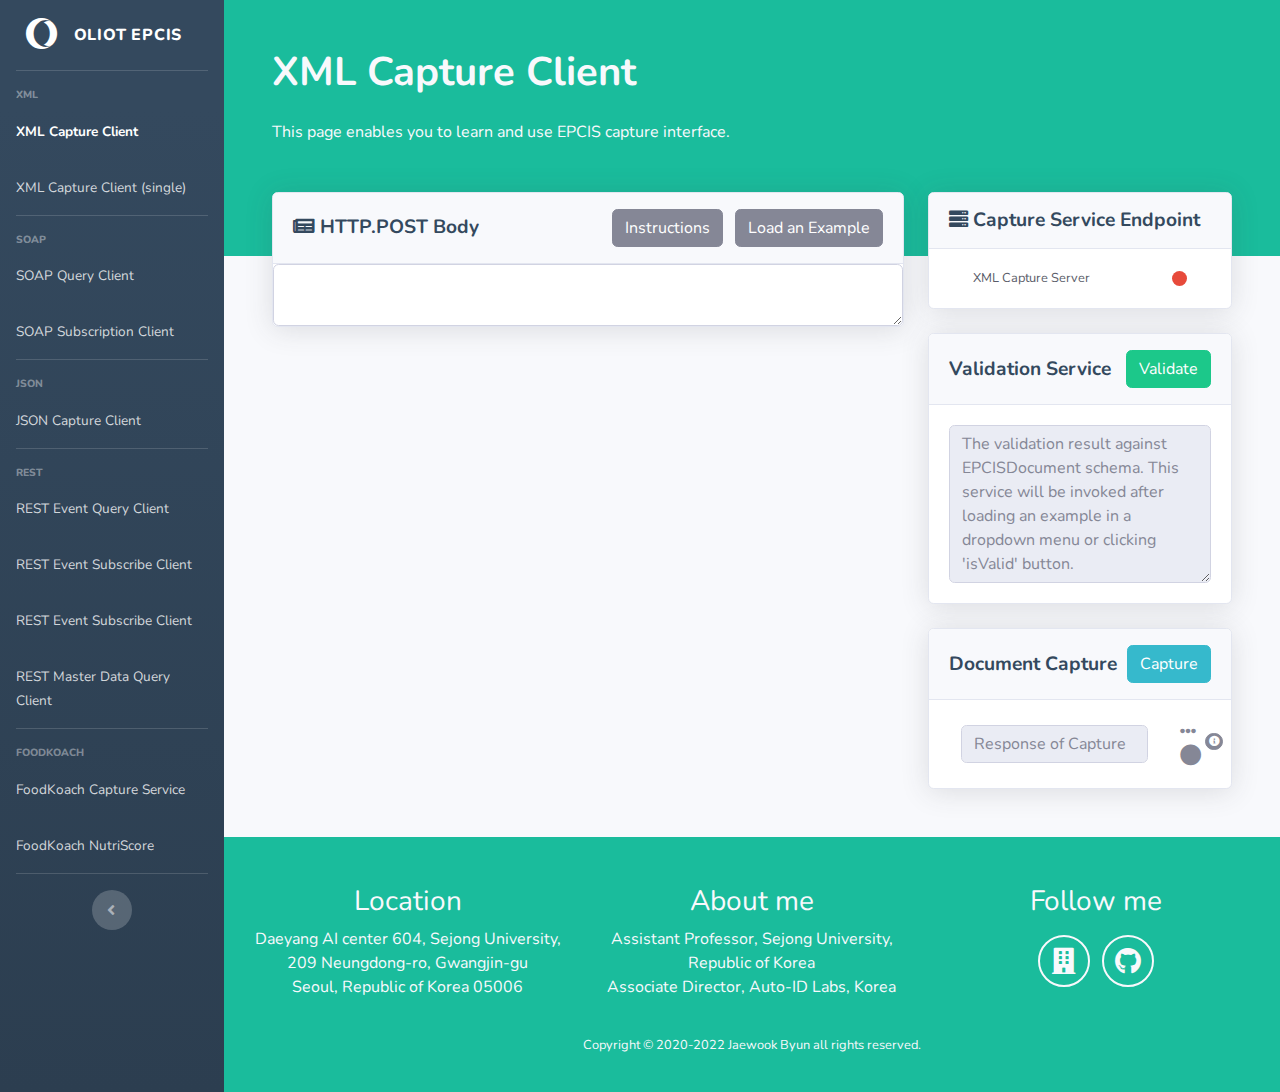
==== jsonCapture.html @ 73319911 "fix capture pages" ====
<!DOCTYPE html>
<html lang="en">
  <head>
    <meta charset="utf-8" />
    <meta http-equiv="X-UA-Compatible" content="IE=edge" />
    <meta name="viewport" content="width=device-width, initial-scale=1, shrink-to-fit=no" />
    <meta name="description" content="" />
    <meta name="author" content="" />

    <title>Oliot EPCIS - XML Capture</title>

    <!-- Custom fonts for this template-->
    <link href="vendor/fontawesome-free/css/all.min.css" rel="stylesheet" type="text/css" />
    <link href="https://fonts.googleapis.com/css?family=Nunito:200,200i,300,300i,400,400i,600,600i,700,700i,800,800i,900,900i" rel="stylesheet" />
    <!-- Custom styles for this template-->
    <link href="css/sb-admin-2.min.css" rel="stylesheet" />

    <script type="text/javascript" src="codemirror/lib/codemirror.js"></script>
    <script type="text/javascript" src="codemirror/mode/xml/xml.js"></script>
    <link rel="stylesheet" type="text/css" href="codemirror/lib/codemirror.css"></link>
    <link rel="stylesheet" type="text/css" href="codemirror/theme/eclipse.css"></link>

  </head>

  <body id="page-top">
    <!-- Page Wrapper -->
    <div id="wrapper">
      <!-- Sidebar -->
      <ul class="navbar-nav bg-gradient-custom sidebar sidebar-dark accordion" id="accordionSidebar">
        <!-- Sidebar - Brand -->
        <a class="sidebar-brand d-flex align-items-center justify-content-center" href="index.html">
          <div class="sidebar-brand-icon">
            <i class="fab fa-opera"></i>
          </div>
          <div class="sidebar-brand-text mx-3">Oliot EPCIS</div>
        </a>

        <hr class="sidebar-divider" />

        <div class="sidebar-heading">XML</div>
        <li class="nav-item active">
          <a class="nav-link" href="xmlCapture.html">
            <span>XML Capture Client</span>
          </a>
        </li>
        <li class="nav-item">
          <a class="nav-link" href="xmlSingleCapture.html">
            <span>XML Capture Client (single)</span>
          </a>
        </li>

        <hr class="sidebar-divider" />

        <div class="sidebar-heading">SOAP</div>
        <li class="nav-item">
          <a class="nav-link" href="soapQuery.html">
            <span>SOAP Query Client</span>
          </a>
        </li>
        <li class="nav-item">
          <a class="nav-link" href="soapSubscribe.html">
            <span>SOAP Subscription Client</span>
          </a>
        </li>

        <hr class="sidebar-divider" />

        <div class="sidebar-heading">JSON</div>
        <li class="nav-item">
          <a class="nav-link" href="jsonCapture.html">
            <span>JSON Capture Client</span>
          </a>
        </li>

        <hr class="sidebar-divider" />

        <div class="sidebar-heading">REST</div>
        <li class="nav-item">
          <a class="nav-link" href="restQuery.html">
            <span>REST Event Query Client</span>
          </a>
        </li>
        <li class="nav-item">
          <a class="nav-link" href="restSubscribe.html">
            <span>REST Event Subscribe Client</span>
          </a>
        </li>
        <li class="nav-item">
          <a class="nav-link" href="restSubscribe.html">
            <span>REST Event Subscribe Client</span>
          </a>
        </li>
        <li class="nav-item">
          <a class="nav-link" href="restMDQuery.html">
            <span>REST Master Data Query Client</span>
          </a>
        </li>

        <hr class="sidebar-divider" />

        <div class="sidebar-heading">FoodKoach</div>
        <li class="nav-item">
          <a class="nav-link" href="soapQuery.html">
            <span>FoodKoach Capture Service</span>
          </a>
        </li>
        <li class="nav-item">
          <a class="nav-link" href="soapSubscribe.html">
            <span>FoodKoach NutriScore</span>
          </a>
        </li>

        <!-- Divider -->
        <hr class="sidebar-divider d-none d-md-block" />

        <!-- Sidebar Toggler (Sidebar) -->
        <div class="text-center d-none d-md-inline">
          <button class="rounded-circle border-0" id="sidebarToggle"></button>
        </div>
      </ul>

      <!-- Content Wrapper -->
      <div id="content-wrapper" class="d-flex flex-column">
        <!-- Main Content -->
        <div id="content">
          <div class="bg-header pt-4 pb-10">
            <div class="pt-4 px-5">
              <h1 class="h1 text-gray-100 font-weight-bold mb-4">
                XML Capture Client
              </h1>

              <div class="text-gray-100">
                <p>
                    This page enables you to learn and use EPCIS capture interface.
                </p>
              </div>
            </div>
          </div>

          <div class="row mt-n8 px-5">
            <div class="col-lg-8">
                <div class="card shadow mb-4">
                    <div class="card-header py-3 align-items-center d-flex">
                        <h6 class="m-0 font-weight-bold text-custom text-lg">
                            <i class="fas fa-newspaper"></i>
                            HTTP.POST Body
                        </h6>
                        <div class="ml-auto">
                            <button class="btn btn-secondary" type="button" data-toggle="modal" data-target="#instructionsModal">Instructions</button>

                            <div class="modal fade" id="instructionsModal" role="dialog">
                                <div class="modal-dialog modal-xl">
                                    <div class="modal-content">
                                        <div class="modal-header">
                                            <h4>Instruction for the Capture Client</h4>
                                            <button type="button" class="close" data-dismiss="modal">&times;</button>
                                        </div>
                                        <div class="modal-body">
                                            <table class="table table-bordered text-gray-800" id="dataTable" width="100%" cellspacing="0" role="grid" style="width: 100%;">
                                                <thead>
                                                  <tr role="row">
                                                    <th tabindex="0" rowspan="1" colspan="1" style="width: 100px;">Method Name</th>
                                                    <th tabindex="0" rowspan="1" colspan="1" style="width: 300px;">Description</th>
                                                  </tr>
                                                </thead>
                                                <tbody>
                                                    <tr class="odd">
                                                      <td class="font-weight-bold h5">Capture</td>
                                                      <td>
                                                          This service allows you to store your EPCIS Document into your backend storage <br>
                                                          <em>Note: use /vocabularyCapture for epcis:EPCISMasterDataDocument</em> <br> <br>
                                                          <b>Method</b>: POST <br>
                                                          <b>Contents</b>: application/xml, complying with <a href="./schema/EPCglobal-epcis-2_0.xsd">EPCIS v2.0 XML Schema</a> <br> <br>
                                                          How to use: <br>
                                                          <ul>
                                                              <li>Load an example in a dropdown menu or Copy/paste your own EPCIS document into a textbox</li>
                                                              <li>See the validation result against EPCISDocument schema</li>
                                                              <li>You can even capture the valid document by clicking a capture button</li>
                                                          </ul>
                                                      </td>
                                                    </tr>
                                                  </tbody>
                                              </table>
                                        </div>
                                    </div>
                                </div>
                            </div>

                            <button class="btn btn-secondary ml-2" type="button" data-toggle="modal" data-target="#exampleModal">Load an Example</button>

                            <div class="modal fade" id="exampleModal" role="dialog">
                                <div class="modal-dialog modal-lg modal-dialog-scrollable">
                                    <div class="modal-content">
                                        <div class="modal-header">
                                            <h4>Examples for EPCIS Document: Click a button to load an example</h4>
                                            <button type="button" class="close" data-dismiss="modal">&times;</button>
                                        </div>
                                        <div class="modal-body">
                                            <table class="table table-bordered text-gray-800" id="dataTable" width="100%" cellspacing="0" role="grid" style="width: 100%;">
                                                <thead>
                                                  <tr role="row">
                                                    <th tabindex="0" rowspan="1" colspan="1" style="width: 100px;">Document Group</th>
                                                    <th tabindex="0" rowspan="1" colspan="1" style="width: 300px;">Example</th>
                                                  </tr>
                                                </thead>
                                                <tbody id="exampleBody">
                                                    
                                                </tbody>
                                              </table>
                                        </div>
                                    </div>
                                </div>
                            </div>
                        </div>
                      </div>

                      <div class="card-body p-0">   
                        <textarea id="textArea" class="form-control auto-text-area"></textarea>
                      </div>
                </div>
            </div>

            

            <div class="col-lg-4">
              <div class="card shadow mb-4">
                <div class="card-header py-3">
                  <h6 class="m-0 font-weight-bold text-custom text-lg">
                    <i class="fas fa-server"></i>
                    Capture Service Endpoint
                  </h6>
                </div>
                <div class="card-body text-gray-800">
                  <div class="d-flex align-items-center justify-content-between px-4">
                    <div class="d-flex align-items-center">
                      <div class="ms-4">
                        <div class="small">XML Capture Server</div>
                        <div id="serverEndpoint" class="text-xs text-muted"></div>
                      </div>
                    </div>
                    <div class="ms-4 small">
                      <div id="serverResp" class="rounded-circle bg-danger Blink2" style="width: 15px; height: 15px;"></div>
                    </div>
                  </div>
                </div>
              </div>
              
              <div class="card shadow mb-4">
                <div class="card-header py-3 align-items-center d-flex">
                  <span class="m-0 font-weight-bold text-custom text-lg">
                    Validation Service 
                    </span>
                    <button id="val" class="btn btn-success ml-auto" onclick="isValid()">Validate</button>
                </div>
                <div class="card-body text-gray-800">
                    <textarea id="docValResp" class="form-control auto-text-area" rows="6" disabled placeholder="The validation result against EPCISDocument schema. This service will be invoked after loading an example in a dropdown menu or clicking 'isValid' button."></textarea>
                </div>
              </div>
              <div class="card shadow mb-4">
                <div class="card-header py-3 align-items-center d-flex">
                    <span class="m-0 font-weight-bold text-custom text-lg">
                      Document Capture
                    </span>
                    <button type="button" class="btn btn-info ml-auto" onclick="capture()">Capture</button>
                </div>
                <div class="card-body text-gray-800 align-items-center d-flex pr-sm-0">
                    <div class="col-lg-9 mr-2">
                        <input id="resp" type="text" class="form-control" disabled placeholder="Response of Capture">
                    </div>
                    <div class="col-lg-3">
                        <i class="fas fa-ellipsis-h text-secondary"></i> &nbsp;
                        <i id="status" class="fa fa-circle text-secondary fa-lg animated--fade-in"></i>

                        
                        <button class="btn btn-secondary btn-circle btn-xs mt-nc p-0" type="button" data-toggle="modal" data-target="#detailsModal">
                          <i class="fas fa-info-circle fa-lg"></i>
                        </button>
  
                        <div class="modal fade" id="detailsModal" role="dialog">
                            <div class="modal-dialog modal-xl">
                                <div class="modal-content">
                                    <div class="modal-header">
                                        <h4>View Details</h4>
                                        <button type="button" class="close" data-dismiss="modal">&times;</button>
                                    </div>
                                    <div class="modal-body">
                                      <textarea id="details" class="form-control auto-text-area"></textarea>
                                      
                                    </div>
                                </div>
                            </div>
                        </div>
                    </div>
                </div>
              </div>
              
            </div>
          </div>
        </div>

        <!-- Footer -->

        <footer class="sticky-footer bg-footer mt-4">
          <!-- or #1a252f-->

          <div class="container-fluid mb-4 text-center text-gray-100">
            <div class="row mt-3">
              <!-- Footer Location-->
              <div class="col-lg-4">
                <h4 class="h3">Location</h4>
                <p>
                  Daeyang AI center 604, Sejong University,
                  <br />
                  209 Neungdong-ro, Gwangjin-gu
                  <br />
                  Seoul, Republic of Korea 05006
                </p>
              </div>
              <!-- Footer About Text-->
              <div class="col-lg-4">
                <h4 class="h3">About me</h4>
                <p>
                  Assistant Professor, Sejong University, Republic of Korea
                  <br />
                  Associate Director, Auto-ID Labs, Korea
                </p>
              </div>
              <!-- Footer Social Icons-->
              <div class="col-lg-4">
                <h4 class="h3 mb-3">Follow me</h4>
                <a class="btn btn-outline-light btn-social mx-1" href="#!"><i class="fas fa-building fa-lg"></i></a>
                <a class="btn btn-outline-light btn-social mx-1" href="#!"><i class="fab fa-github fa-lg"></i></a>
              </div>
            </div>
          </div>

          <div class="container mb-2">
            <div class="copyright text-center my-auto">
              <span class="text-gray-100">Copyright &copy; 2020-2022 Jaewook Byun all rights reserved.</span>
            </div>
          </div>
        </footer>
        <!-- End of Footer -->
      </div>
      <!-- End of Content Wrapper -->
    </div>
    <!-- End of Page Wrapper -->

    <!-- Bootstrap core JavaScript-->
    <script src="vendor/jquery/jquery.min.js"></script>
    <script src="vendor/bootstrap/js/bootstrap.bundle.min.js"></script>
    <!-- Core plugin JavaScript-->
    <script src="vendor/jquery-easing/jquery.easing.min.js"></script>
    <!-- Custom scripts for all pages-->
    <script src="js/sb-admin-2.min.js"></script>

    
    <script src="js/modules.js"></script>
    <script defer>
        let captureBaseURL = "";
        let validationURL = "";
        let captureURL = "";

        // codemirror
        let format = "xml";
        let editor;
        let editor_details;

        $.ajax({
          url: baseURL + "/stats",
          crossOrigin: true,
        }).done((result) => {
          captureBaseURL = result.xmlCaptureBase.replace("dfpl.sejong.ac.kr", "127.0.0.1");  // @@@@@@@@@@@@@@@ 수정
          validationURL = captureBaseURL + "/validation";
          captureURL = captureBaseURL + "/capture";

          $(document).ready(() => {
            editor = initEditor("textArea");
            editor_details = initEditor("details", readonly=true);

            // Connection to the server
            serverConn(captureBaseURL, "/capture");
            setInterval(serverConn, 2000, captureBaseURL, "/capture");

            // Retrieve examples
            retrieveExamples(retrieveSubURL = "/capture/examples", exampleMiddleURL = "/example/capture");
          });
        });
    </script>
  </body>
</html>
---- codemirror/lib/codemirror.css ----
/* BASICS */

.CodeMirror {
  /* Set height, width, borders, and global font properties here */
  font-family: monospace;
  height: 300px;
  color: black;
  direction: ltr;
}

/* PADDING */

.CodeMirror-lines {
  padding: 4px 0; /* Vertical padding around content */
}
.CodeMirror pre.CodeMirror-line,
.CodeMirror pre.CodeMirror-line-like {
  padding: 0 4px; /* Horizontal padding of content */
}

.CodeMirror-scrollbar-filler, .CodeMirror-gutter-filler {
  background-color: white; /* The little square between H and V scrollbars */
}

/* GUTTER */

.CodeMirror-gutters {
  border-right: 1px solid #ddd;
  background-color: #f7f7f7;
  white-space: nowrap;
}
.CodeMirror-linenumbers {}
.CodeMirror-linenumber {
  padding: 0 3px 0 5px;
  min-width: 20px;
  text-align: right;
  color: #999;
  white-space: nowrap;
}

.CodeMirror-guttermarker { color: black; }
.CodeMirror-guttermarker-subtle { color: #999; }

/* CURSOR */

.CodeMirror-cursor {
  border-left: 1px solid black;
  border-right: none;
  width: 0;
}
/* Shown when moving in bi-directional text */
.CodeMirror div.CodeMirror-secondarycursor {
  border-left: 1px solid silver;
}
.cm-fat-cursor .CodeMirror-cursor {
  width: auto;
  border: 0 !important;
  background: #7e7;
}
.cm-fat-cursor div.CodeMirror-cursors {
  z-index: 1;
}
.cm-fat-cursor .CodeMirror-line::selection,
.cm-fat-cursor .CodeMirror-line > span::selection, 
.cm-fat-cursor .CodeMirror-line > span > span::selection { background: transparent; }
.cm-fat-cursor .CodeMirror-line::-moz-selection,
.cm-fat-cursor .CodeMirror-line > span::-moz-selection,
.cm-fat-cursor .CodeMirror-line > span > span::-moz-selection { background: transparent; }
.cm-fat-cursor { caret-color: transparent; }
@-moz-keyframes blink {
  0% {}
  50% { background-color: transparent; }
  100% {}
}
@-webkit-keyframes blink {
  0% {}
  50% { background-color: transparent; }
  100% {}
}
@keyframes blink {
  0% {}
  50% { background-color: transparent; }
  100% {}
}

/* Can style cursor different in overwrite (non-insert) mode */
.CodeMirror-overwrite .CodeMirror-cursor {}

.cm-tab { display: inline-block; text-decoration: inherit; }

.CodeMirror-rulers {
  position: absolute;
  left: 0; right: 0; top: -50px; bottom: 0;
  overflow: hidden;
}
.CodeMirror-ruler {
  border-left: 1px solid #ccc;
  top: 0; bottom: 0;
  position: absolute;
}

/* DEFAULT THEME */

.cm-s-default .cm-header {color: blue;}
.cm-s-default .cm-quote {color: #090;}
.cm-negative {color: #d44;}
.cm-positive {color: #292;}
.cm-header, .cm-strong {font-weight: bold;}
.cm-em {font-style: italic;}
.cm-link {text-decoration: underline;}
.cm-strikethrough {text-decoration: line-through;}

.cm-s-default .cm-keyword {color: #708;}
.cm-s-default .cm-atom {color: #219;}
.cm-s-default .cm-number {color: #164;}
.cm-s-default .cm-def {color: #00f;}
.cm-s-default .cm-variable,
.cm-s-default .cm-punctuation,
.cm-s-default .cm-property,
.cm-s-default .cm-operator {}
.cm-s-default .cm-variable-2 {color: #05a;}
.cm-s-default .cm-variable-3, .cm-s-default .cm-type {color: #085;}
.cm-s-default .cm-comment {color: #a50;}
.cm-s-default .cm-string {color: #a11;}
.cm-s-default .cm-string-2 {color: #f50;}
.cm-s-default .cm-meta {color: #555;}
.cm-s-default .cm-qualifier {color: #555;}
.cm-s-default .cm-builtin {color: #30a;}
.cm-s-default .cm-bracket {color: #997;}
.cm-s-default .cm-tag {color: #170;}
.cm-s-default .cm-attribute {color: #00c;}
.cm-s-default .cm-hr {color: #999;}
.cm-s-default .cm-link {color: #00c;}

.cm-s-default .cm-error {color: #f00;}
.cm-invalidchar {color: #f00;}

.CodeMirror-composing { border-bottom: 2px solid; }

/* Default styles for common addons */

div.CodeMirror span.CodeMirror-matchingbracket {color: #0b0;}
div.CodeMirror span.CodeMirror-nonmatchingbracket {color: #a22;}
.CodeMirror-matchingtag { background: rgba(255, 150, 0, .3); }
.CodeMirror-activeline-background {background: #e8f2ff;}

/* STOP */

/* The rest of this file contains styles related to the mechanics of
   the editor. You probably shouldn't touch them. */

.CodeMirror {
  position: relative;
  overflow: hidden;
  background: white;
}

.CodeMirror-scroll {
  overflow: scroll !important; /* Things will break if this is overridden */
  /* 50px is the magic margin used to hide the element's real scrollbars */
  /* See overflow: hidden in .CodeMirror */
  margin-bottom: -50px; margin-right: -50px;
  padding-bottom: 50px;
  height: 100%;
  outline: none; /* Prevent dragging from highlighting the element */
  position: relative;
  z-index: 0;
}
.CodeMirror-sizer {
  position: relative;
  border-right: 50px solid transparent;
}

/* The fake, visible scrollbars. Used to force redraw during scrolling
   before actual scrolling happens, thus preventing shaking and
   flickering artifacts. */
.CodeMirror-vscrollbar, .CodeMirror-hscrollbar, .CodeMirror-scrollbar-filler, .CodeMirror-gutter-filler {
  position: absolute;
  z-index: 6;
  display: none;
  outline: none;
}
.CodeMirror-vscrollbar {
  right: 0; top: 0;
  overflow-x: hidden;
  overflow-y: scroll;
}
.CodeMirror-hscrollbar {
  bottom: 0; left: 0;
  overflow-y: hidden;
  overflow-x: scroll;
}
.CodeMirror-scrollbar-filler {
  right: 0; bottom: 0;
}
.CodeMirror-gutter-filler {
  left: 0; bottom: 0;
}

.CodeMirror-gutters {
  position: absolute; left: 0; top: 0;
  min-height: 100%;
  z-index: 3;
}
.CodeMirror-gutter {
  white-space: normal;
  height: 100%;
  display: inline-block;
  vertical-align: top;
  margin-bottom: -50px;
}
.CodeMirror-gutter-wrapper {
  position: absolute;
  z-index: 4;
  background: none !important;
  border: none !important;
}
.CodeMirror-gutter-background {
  position: absolute;
  top: 0; bottom: 0;
  z-index: 4;
}
.CodeMirror-gutter-elt {
  position: absolute;
  cursor: default;
  z-index: 4;
}
.CodeMirror-gutter-wrapper ::selection { background-color: transparent }
.CodeMirror-gutter-wrapper ::-moz-selection { background-color: transparent }

.CodeMirror-lines {
  cursor: text;
  min-height: 1px; /* prevents collapsing before first draw */
}
.CodeMirror pre.CodeMirror-line,
.CodeMirror pre.CodeMirror-line-like {
  /* Reset some styles that the rest of the page might have set */
  -moz-border-radius: 0; -webkit-border-radius: 0; border-radius: 0;
  border-width: 0;
  background: transparent;
  font-family: inherit;
  font-size: inherit;
  margin: 0;
  white-space: pre;
  word-wrap: normal;
  line-height: inherit;
  color: inherit;
  z-index: 2;
  position: relative;
  overflow: visible;
  -webkit-tap-highlight-color: transparent;
  -webkit-font-variant-ligatures: contextual;
  font-variant-ligatures: contextual;
}
.CodeMirror-wrap pre.CodeMirror-line,
.CodeMirror-wrap pre.CodeMirror-line-like {
  word-wrap: break-word;
  white-space: pre-wrap;
  word-break: normal;
}

.CodeMirror-linebackground {
  position: absolute;
  left: 0; right: 0; top: 0; bottom: 0;
  z-index: 0;
}

.CodeMirror-linewidget {
  position: relative;
  z-index: 2;
  padding: 0.1px; /* Force widget margins to stay inside of the container */
}

.CodeMirror-widget {}

.CodeMirror-rtl pre { direction: rtl; }

.CodeMirror-code {
  outline: none;
}

/* Force content-box sizing for the elements where we expect it */
.CodeMirror-scroll,
.CodeMirror-sizer,
.CodeMirror-gutter,
.CodeMirror-gutters,
.CodeMirror-linenumber {
  -moz-box-sizing: content-box;
  box-sizing: content-box;
}

.CodeMirror-measure {
  position: absolute;
  width: 100%;
  height: 0;
  overflow: hidden;
  visibility: hidden;
}

.CodeMirror-cursor {
  position: absolute;
  pointer-events: none;
}
.CodeMirror-measure pre { position: static; }

div.CodeMirror-cursors {
  visibility: hidden;
  position: relative;
  z-index: 3;
}
div.CodeMirror-dragcursors {
  visibility: visible;
}

.CodeMirror-focused div.CodeMirror-cursors {
  visibility: visible;
}

.CodeMirror-selected { background: #d9d9d9; }
.CodeMirror-focused .CodeMirror-selected { background: #d7d4f0; }
.CodeMirror-crosshair { cursor: crosshair; }
.CodeMirror-line::selection, .CodeMirror-line > span::selection, .CodeMirror-line > span > span::selection { background: #d7d4f0; }
.CodeMirror-line::-moz-selection, .CodeMirror-line > span::-moz-selection, .CodeMirror-line > span > span::-moz-selection { background: #d7d4f0; }

.cm-searching {
  background-color: #ffa;
  background-color: rgba(255, 255, 0, .4);
}

/* Used to force a border model for a node */
.cm-force-border { padding-right: .1px; }

@media print {
  /* Hide the cursor when printing */
  .CodeMirror div.CodeMirror-cursors {
    visibility: hidden;
  }
}

/* See issue #2901 */
.cm-tab-wrap-hack:after { content: ''; }

/* Help users use markselection to safely style text background */
span.CodeMirror-selectedtext { background: none; }
---- codemirror/theme/eclipse.css ----
.cm-s-eclipse span.cm-meta { color: #FF1717; }
.cm-s-eclipse span.cm-keyword { line-height: 1em; font-weight: bold; color: #7F0055; }
.cm-s-eclipse span.cm-atom { color: #219; }
.cm-s-eclipse span.cm-number { color: #164; }
.cm-s-eclipse span.cm-def { color: #00f; }
.cm-s-eclipse span.cm-variable { color: black; }
.cm-s-eclipse span.cm-variable-2 { color: #0000C0; }
.cm-s-eclipse span.cm-variable-3, .cm-s-eclipse span.cm-type { color: #0000C0; }
.cm-s-eclipse span.cm-property { color: black; }
.cm-s-eclipse span.cm-operator { color: black; }
.cm-s-eclipse span.cm-comment { color: #3F7F5F; }
.cm-s-eclipse span.cm-string { color: #2A00FF; }
.cm-s-eclipse span.cm-string-2 { color: #f50; }
.cm-s-eclipse span.cm-qualifier { color: #555; }
.cm-s-eclipse span.cm-builtin { color: #30a; }
.cm-s-eclipse span.cm-bracket { color: #cc7; }
.cm-s-eclipse span.cm-tag { color: #170; }
.cm-s-eclipse span.cm-attribute { color: #00c; }
.cm-s-eclipse span.cm-link { color: #219; }
.cm-s-eclipse span.cm-error { color: #f00; }

.cm-s-eclipse .CodeMirror-activeline-background { background: #e8f2ff; }
.cm-s-eclipse .CodeMirror-matchingbracket { outline:1px solid grey; color:black !important; }
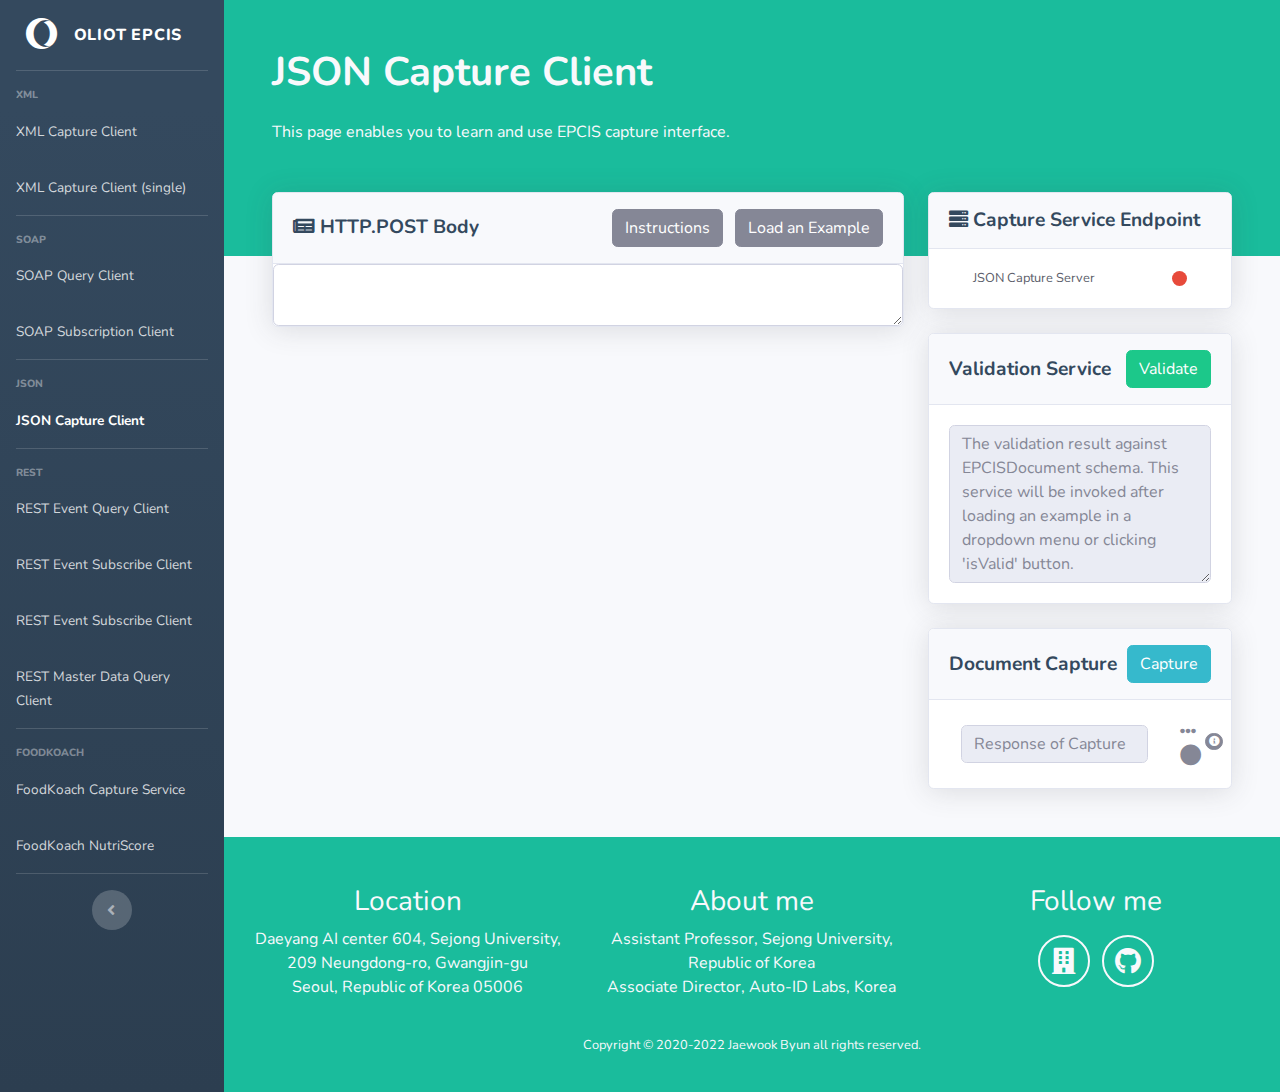
==== commit 21dcdc18: "fix server connection" ====
--- a/jsonCapture.html
+++ b/jsonCapture.html
@@ -7,7 +7,7 @@
     <meta name="description" content="" />
     <meta name="author" content="" />
 
-    <title>Oliot EPCIS - XML Capture</title>
+    <title>Oliot EPCIS - JSON Capture</title>
 
     <!-- Custom fonts for this template-->
     <link href="vendor/fontawesome-free/css/all.min.css" rel="stylesheet" type="text/css" />
@@ -38,7 +38,7 @@
         <hr class="sidebar-divider" />
 
         <div class="sidebar-heading">XML</div>
-        <li class="nav-item active">
+        <li class="nav-item">
           <a class="nav-link" href="xmlCapture.html">
             <span>XML Capture Client</span>
           </a>
@@ -66,7 +66,7 @@
         <hr class="sidebar-divider" />
 
         <div class="sidebar-heading">JSON</div>
-        <li class="nav-item">
+        <li class="nav-item active">
           <a class="nav-link" href="jsonCapture.html">
             <span>JSON Capture Client</span>
           </a>
@@ -126,12 +126,12 @@
           <div class="bg-header pt-4 pb-10">
             <div class="pt-4 px-5">
               <h1 class="h1 text-gray-100 font-weight-bold mb-4">
-                XML Capture Client
+                JSON Capture Client
               </h1>
 
               <div class="text-gray-100">
                 <p>
-                    This page enables you to learn and use EPCIS capture interface.
+                  This page enables you to learn and use EPCIS capture interface.
                 </p>
               </div>
             </div>
@@ -167,17 +167,16 @@
                                                     <tr class="odd">
                                                       <td class="font-weight-bold h5">Capture</td>
                                                       <td>
-                                                          This service allows you to store your EPCIS Document into your backend storage <br>
-                                                          <em>Note: use /vocabularyCapture for epcis:EPCISMasterDataDocument</em> <br> <br>
-                                                          <b>Method</b>: POST <br>
-                                                          <b>Contents</b>: application/xml, complying with <a href="./schema/EPCglobal-epcis-2_0.xsd">EPCIS v2.0 XML Schema</a> <br> <br>
-                                                          How to use: <br>
-                                                          <ul>
-                                                              <li>Load an example in a dropdown menu or Copy/paste your own EPCIS document into a textbox</li>
-                                                              <li>See the validation result against EPCISDocument schema</li>
-                                                              <li>You can even capture the valid document by clicking a capture button</li>
-                                                          </ul>
-                                                      </td>
+                                                        This service allows you to store your EPCIS Document in a JSON format into your backend storage <br>
+                                                        <b>Method</b>: POST <br>
+                                                        <b>Contents</b>: application/json, complying with <a href="./schema/EPCIS-JSON-Schema.json">EPCIS v2.0 XML Schema</a> <br> <br>
+                                                        How to use: <br>
+                                                        <ul>
+                                                            <li>Load an example in a dropdown menu or Copy/paste your own EPCIS document into a textbox</li>
+                                                            <li>See the validation result against EPCISDocument schema</li>
+                                                            <li>You can even capture the valid document by clicking a capture button</li>
+                                                        </ul>
+                                                    </td>
                                                     </tr>
                                                   </tbody>
                                               </table>
@@ -234,7 +233,7 @@
                   <div class="d-flex align-items-center justify-content-between px-4">
                     <div class="d-flex align-items-center">
                       <div class="ms-4">
-                        <div class="small">XML Capture Server</div>
+                        <div class="small">JSON  Capture Server</div>
                         <div id="serverEndpoint" class="text-xs text-muted"></div>
                       </div>
                     </div>
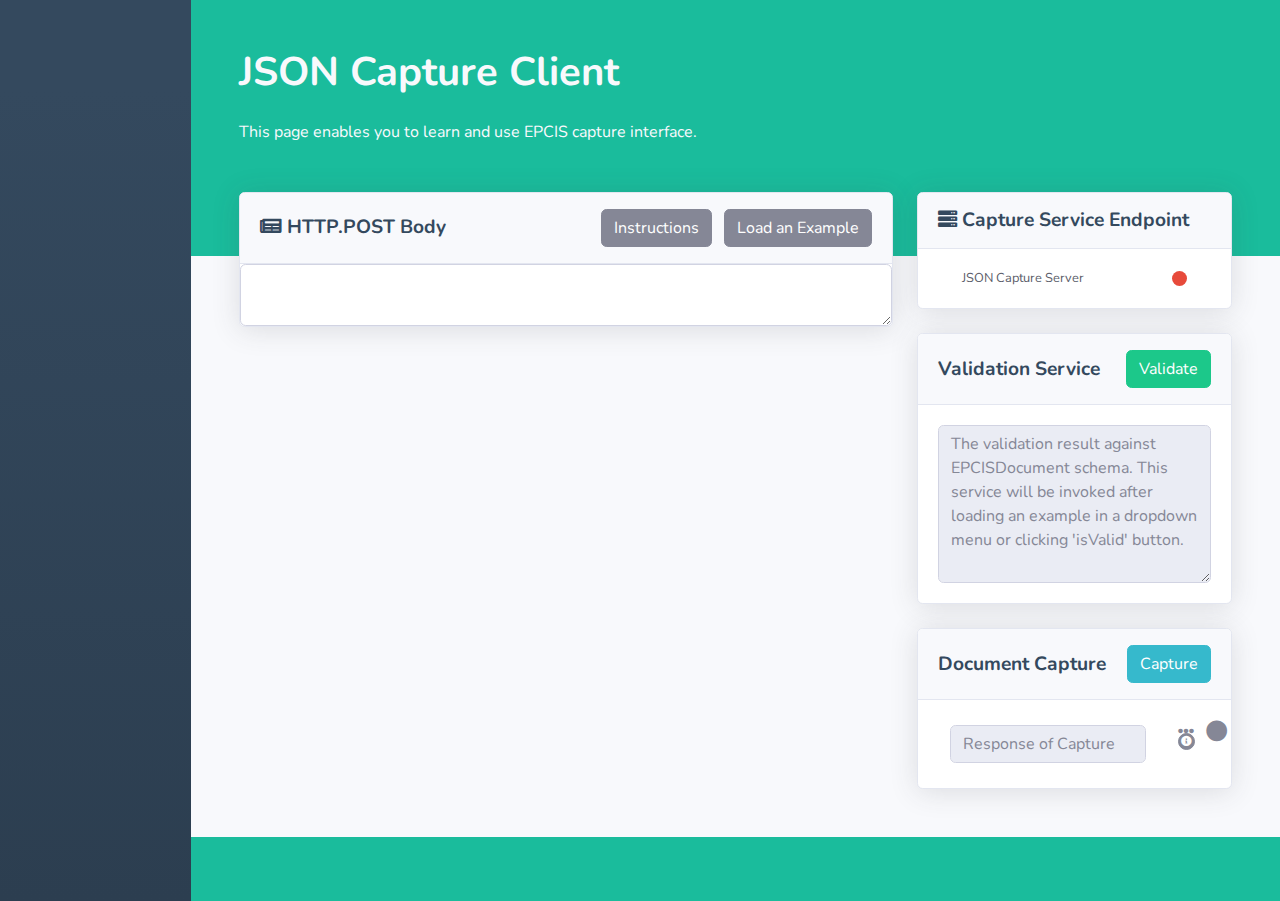
==== commit 0c85a47f: "apply codemirror addon 'fold'" ====
--- a/jsonCapture.html
+++ b/jsonCapture.html
@@ -17,106 +17,23 @@
 
     <script type="text/javascript" src="codemirror/lib/codemirror.js"></script>
     <script type="text/javascript" src="codemirror/mode/xml/xml.js"></script>
+    <script type="text/javascript" src="codemirror/addon/fold/foldcode.js"></script>
+    <script type="text/javascript" src="codemirror/addon/fold/foldgutter.js"></script>
+    <script type="text/javascript" src="codemirror/addon/fold/brace-fold.js"></script>
+    <script type="text/javascript" src="codemirror/addon/fold/xml-fold.js"></script>
+    <script type="text/javascript" src="codemirror/addon/fold/indent-fold.js"></script>
+    <script type="text/javascript" src="codemirror/addon/fold/comment-fold.js"></script>
     <link rel="stylesheet" type="text/css" href="codemirror/lib/codemirror.css"></link>
     <link rel="stylesheet" type="text/css" href="codemirror/theme/eclipse.css"></link>
-
+    <link rel="stylesheet" type="text/css" href="codemirror/addon/fold/foldgutter.css" />
+    
   </head>
 
   <body id="page-top">
     <!-- Page Wrapper -->
     <div id="wrapper">
       <!-- Sidebar -->
-      <ul class="navbar-nav bg-gradient-custom sidebar sidebar-dark accordion" id="accordionSidebar">
-        <!-- Sidebar - Brand -->
-        <a class="sidebar-brand d-flex align-items-center justify-content-center" href="index.html">
-          <div class="sidebar-brand-icon">
-            <i class="fab fa-opera"></i>
-          </div>
-          <div class="sidebar-brand-text mx-3">Oliot EPCIS</div>
-        </a>
-
-        <hr class="sidebar-divider" />
-
-        <div class="sidebar-heading">XML</div>
-        <li class="nav-item">
-          <a class="nav-link" href="xmlCapture.html">
-            <span>XML Capture Client</span>
-          </a>
-        </li>
-        <li class="nav-item">
-          <a class="nav-link" href="xmlSingleCapture.html">
-            <span>XML Capture Client (single)</span>
-          </a>
-        </li>
-
-        <hr class="sidebar-divider" />
-
-        <div class="sidebar-heading">SOAP</div>
-        <li class="nav-item">
-          <a class="nav-link" href="soapQuery.html">
-            <span>SOAP Query Client</span>
-          </a>
-        </li>
-        <li class="nav-item">
-          <a class="nav-link" href="soapSubscribe.html">
-            <span>SOAP Subscription Client</span>
-          </a>
-        </li>
-
-        <hr class="sidebar-divider" />
-
-        <div class="sidebar-heading">JSON</div>
-        <li class="nav-item active">
-          <a class="nav-link" href="jsonCapture.html">
-            <span>JSON Capture Client</span>
-          </a>
-        </li>
-
-        <hr class="sidebar-divider" />
-
-        <div class="sidebar-heading">REST</div>
-        <li class="nav-item">
-          <a class="nav-link" href="restQuery.html">
-            <span>REST Event Query Client</span>
-          </a>
-        </li>
-        <li class="nav-item">
-          <a class="nav-link" href="restSubscribe.html">
-            <span>REST Event Subscribe Client</span>
-          </a>
-        </li>
-        <li class="nav-item">
-          <a class="nav-link" href="restSubscribe.html">
-            <span>REST Event Subscribe Client</span>
-          </a>
-        </li>
-        <li class="nav-item">
-          <a class="nav-link" href="restMDQuery.html">
-            <span>REST Master Data Query Client</span>
-          </a>
-        </li>
-
-        <hr class="sidebar-divider" />
-
-        <div class="sidebar-heading">FoodKoach</div>
-        <li class="nav-item">
-          <a class="nav-link" href="soapQuery.html">
-            <span>FoodKoach Capture Service</span>
-          </a>
-        </li>
-        <li class="nav-item">
-          <a class="nav-link" href="soapSubscribe.html">
-            <span>FoodKoach NutriScore</span>
-          </a>
-        </li>
-
-        <!-- Divider -->
-        <hr class="sidebar-divider d-none d-md-block" />
-
-        <!-- Sidebar Toggler (Sidebar) -->
-        <div class="text-center d-none d-md-inline">
-          <button class="rounded-circle border-0" id="sidebarToggle"></button>
-        </div>
+      <ul id="sidebar" class="navbar-nav bg-gradient-custom sidebar sidebar-dark accordion" id="accordionSidebar">
       </ul>
 
       <!-- Content Wrapper -->
@@ -298,46 +215,7 @@
         </div>
 
         <!-- Footer -->
-
-        <footer class="sticky-footer bg-footer mt-4">
-          <!-- or #1a252f-->
-
-          <div class="container-fluid mb-4 text-center text-gray-100">
-            <div class="row mt-3">
-              <!-- Footer Location-->
-              <div class="col-lg-4">
-                <h4 class="h3">Location</h4>
-                <p>
-                  Daeyang AI center 604, Sejong University,
-                  <br />
-                  209 Neungdong-ro, Gwangjin-gu
-                  <br />
-                  Seoul, Republic of Korea 05006
-                </p>
-              </div>
-              <!-- Footer About Text-->
-              <div class="col-lg-4">
-                <h4 class="h3">About me</h4>
-                <p>
-                  Assistant Professor, Sejong University, Republic of Korea
-                  <br />
-                  Associate Director, Auto-ID Labs, Korea
-                </p>
-              </div>
-              <!-- Footer Social Icons-->
-              <div class="col-lg-4">
-                <h4 class="h3 mb-3">Follow me</h4>
-                <a class="btn btn-outline-light btn-social mx-1" href="#!"><i class="fas fa-building fa-lg"></i></a>
-                <a class="btn btn-outline-light btn-social mx-1" href="#!"><i class="fab fa-github fa-lg"></i></a>
-              </div>
-            </div>
-          </div>
-
-          <div class="container mb-2">
-            <div class="copyright text-center my-auto">
-              <span class="text-gray-100">Copyright &copy; 2020-2022 Jaewook Byun all rights reserved.</span>
-            </div>
-          </div>
+        <footer id="footer" class="sticky-footer bg-footer mt-4">
         </footer>
         <!-- End of Footer -->
       </div>
@@ -353,10 +231,24 @@
     <!-- Custom scripts for all pages-->
     <script src="js/sb-admin-2.min.js"></script>
 
+    <!-- Load Sidebar & Footer -->
+    <script type="text/javascript">
+        $("#sidebar").load("sidebar.html", () => {
+            $("#sidebarToggle").click(function(e) {
+                e.preventDefault();
+                $("body").toggleClass("sidebar-toggled");
+                $(".sidebar").toggleClass("toggled");
+                if ($(".sidebar").hasClass("toggled")) {
+                    $(".sidebar .collapse").collapse("hide");
+                }
+            });
+            $("#jsonCaptureItem").addClass("active");
+        });
+        $("#footer").load("footer.html");
+    </script> 
     
     <script src="js/modules.js"></script>
     <script defer>
-        let captureBaseURL = "";
         let validationURL = "";
         let captureURL = "";
 
@@ -366,20 +258,19 @@
         let editor_details;
 
         $.ajax({
-          url: baseURL + "/stats",
+          url: baseURL + "/statistics",
           crossOrigin: true,
         }).done((result) => {
-          captureBaseURL = result.xmlCaptureBase.replace("dfpl.sejong.ac.kr", "127.0.0.1");  // @@@@@@@@@@@@@@@ 수정
-          validationURL = captureBaseURL + "/validation";
-          captureURL = captureBaseURL + "/capture";
+          validationURL = baseURL + "/validation";
+          captureURL = baseURL + "/capture";
 
           $(document).ready(() => {
             editor = initEditor("textArea");
             editor_details = initEditor("details", readonly=true);
 
             // Connection to the server
-            serverConn(captureBaseURL, "/capture");
-            setInterval(serverConn, 2000, captureBaseURL, "/capture");
+            serverConn(baseURL, "/capture");
+            setInterval(serverConn, 2000, baseURL, "/capture");
 
             // Retrieve examples
             retrieveExamples(retrieveSubURL = "/capture/examples", exampleMiddleURL = "/example/capture");
--- a/codemirror/addon/fold/foldgutter.css
+++ b/codemirror/addon/fold/foldgutter.css
@@ -0,0 +1,20 @@
+.CodeMirror-foldmarker {
+  color: blue;
+  text-shadow: #b9f 1px 1px 2px, #b9f -1px -1px 2px, #b9f 1px -1px 2px, #b9f -1px 1px 2px;
+  font-family: arial;
+  line-height: .3;
+  cursor: pointer;
+}
+.CodeMirror-foldgutter {
+  width: .7em;
+}
+.CodeMirror-foldgutter-open,
+.CodeMirror-foldgutter-folded {
+  cursor: pointer;
+}
+.CodeMirror-foldgutter-open:after {
+  content: "\25BE";
+}
+.CodeMirror-foldgutter-folded:after {
+  content: "\25B8";
+}
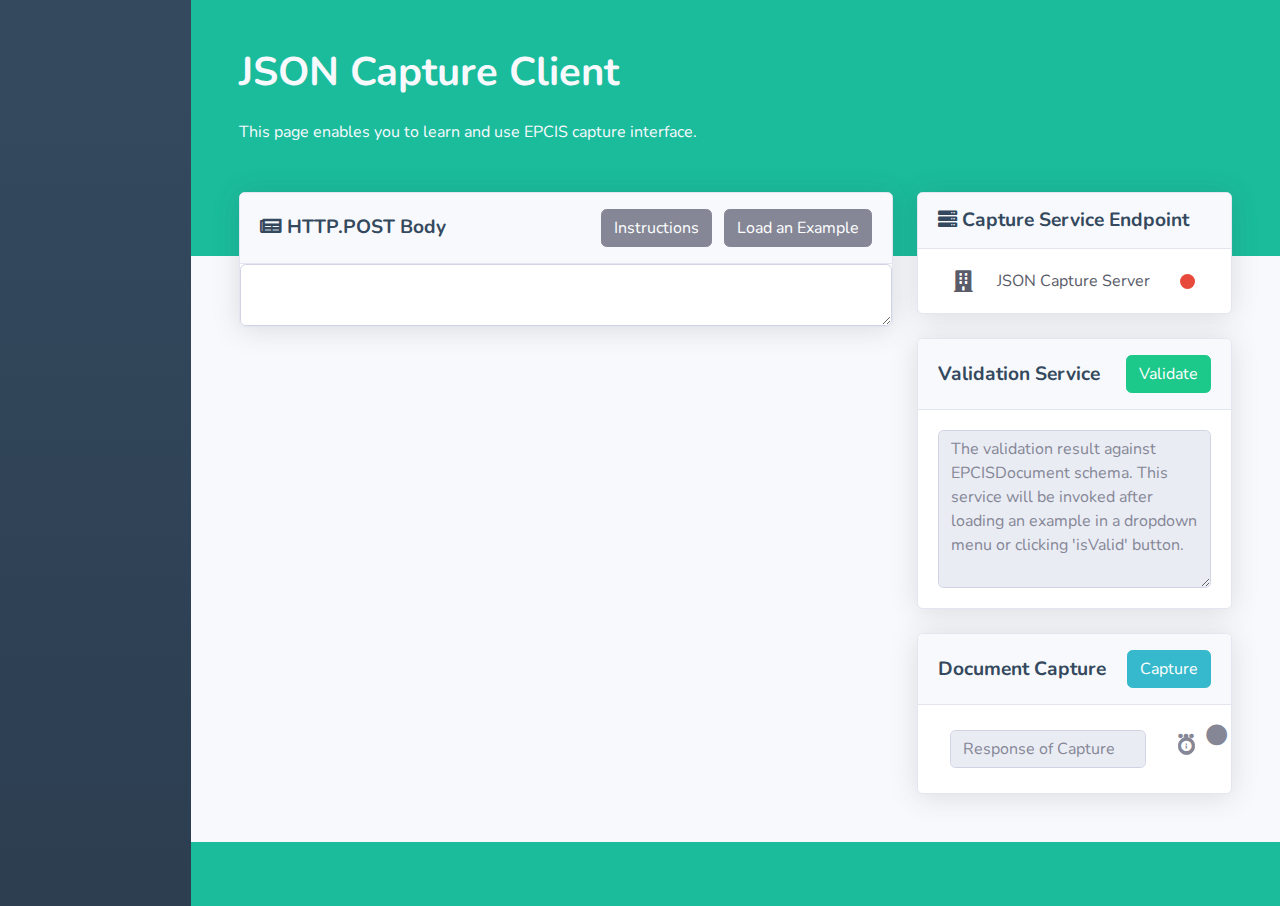
==== commit 3f94438c: "fix modules" ====
--- a/jsonCapture.html
+++ b/jsonCapture.html
@@ -17,6 +17,7 @@
 
     <script type="text/javascript" src="codemirror/lib/codemirror.js"></script>
     <script type="text/javascript" src="codemirror/mode/xml/xml.js"></script>
+	  <script type="text/javascript" src="codemirror/mode/javascript/javascript.js"></script>
     <script type="text/javascript" src="codemirror/addon/fold/foldcode.js"></script>
     <script type="text/javascript" src="codemirror/addon/fold/foldgutter.js"></script>
     <script type="text/javascript" src="codemirror/addon/fold/brace-fold.js"></script>
@@ -26,7 +27,7 @@
     <link rel="stylesheet" type="text/css" href="codemirror/lib/codemirror.css"></link>
     <link rel="stylesheet" type="text/css" href="codemirror/theme/eclipse.css"></link>
     <link rel="stylesheet" type="text/css" href="codemirror/addon/fold/foldgutter.css" />
-    
+
   </head>
 
   <body id="page-top">
@@ -147,10 +148,11 @@
                   </h6>
                 </div>
                 <div class="card-body text-gray-800">
-                  <div class="d-flex align-items-center justify-content-between px-4">
+                  <div class="d-flex align-items-center justify-content-between px-3">
                     <div class="d-flex align-items-center">
+                      <i class="fa fa-building fa-lg mr-4"></i>
                       <div class="ms-4">
-                        <div class="small">JSON  Capture Server</div>
+                        <div>JSON Capture Server</div>
                         <div id="serverEndpoint" class="text-xs text-muted"></div>
                       </div>
                     </div>
@@ -166,7 +168,7 @@
                   <span class="m-0 font-weight-bold text-custom text-lg">
                     Validation Service 
                     </span>
-                    <button id="val" class="btn btn-success ml-auto" onclick="isValid()">Validate</button>
+                    <button id="val" class="btn btn-success ml-auto" onclick="isValid('json')">Validate</button>
                 </div>
                 <div class="card-body text-gray-800">
                     <textarea id="docValResp" class="form-control auto-text-area" rows="6" disabled placeholder="The validation result against EPCISDocument schema. This service will be invoked after loading an example in a dropdown menu or clicking 'isValid' button."></textarea>
@@ -177,7 +179,7 @@
                     <span class="m-0 font-weight-bold text-custom text-lg">
                       Document Capture
                     </span>
-                    <button type="button" class="btn btn-info ml-auto" onclick="capture()">Capture</button>
+                    <button type="button" class="btn btn-info ml-auto" onclick="capture('json')">Capture</button>
                 </div>
                 <div class="card-body text-gray-800 align-items-center d-flex pr-sm-0">
                     <div class="col-lg-9 mr-2">
@@ -253,7 +255,6 @@
         let captureURL = "";
 
         // codemirror
-        let format = "xml";
         let editor;
         let editor_details;
 
@@ -265,15 +266,15 @@
           captureURL = baseURL + "/capture";
 
           $(document).ready(() => {
-            editor = initEditor("textArea");
-            editor_details = initEditor("details", readonly=true);
+            editor = initEditor("textArea", 'json');
+            editor_details = initEditor("details", 'xml', readonly=true);
 
             // Connection to the server
             serverConn(baseURL, "/capture");
             setInterval(serverConn, 2000, baseURL, "/capture");
 
             // Retrieve examples
-            retrieveExamples(retrieveSubURL = "/capture/examples", exampleMiddleURL = "/example/capture");
+            retrieveExamples(retrieveSubURL = "/jsoncapture/examples", exampleMiddleURL = "/example/capture-json", 'json');
           });
         });
     </script>
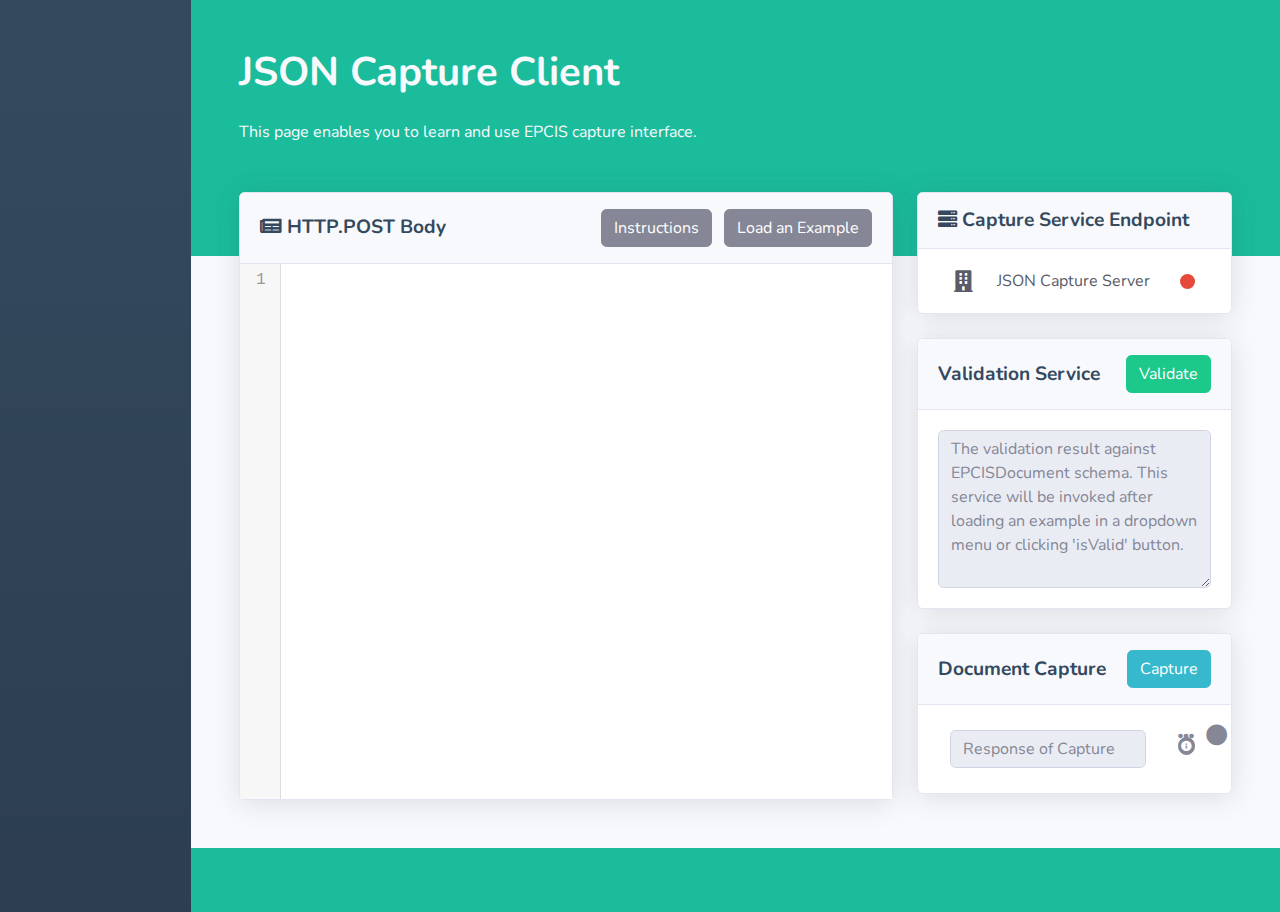
==== commit 7a8a6c9a: "update js" ====
--- a/jsonCapture.html
+++ b/jsonCapture.html
@@ -251,31 +251,23 @@
     
     <script src="js/modules.js"></script>
     <script defer>
-        let validationURL = "";
-        let captureURL = "";
+        validationURL = baseURL + "/validation";
+        captureURL = baseURL + "/capture";
 
         // codemirror
         let editor;
         let editor_details;
 
-        $.ajax({
-          url: baseURL + "/statistics",
-          crossOrigin: true,
-        }).done((result) => {
-          validationURL = baseURL + "/validation";
-          captureURL = baseURL + "/capture";
-
-          $(document).ready(() => {
-            editor = initEditor("textArea", 'json');
-            editor_details = initEditor("details", 'xml', readonly=true);
-
-            // Connection to the server
-            serverConn(baseURL, "/capture");
-            setInterval(serverConn, 2000, baseURL, "/capture");
-
-            // Retrieve examples
-            retrieveExamples(retrieveSubURL = "/jsoncapture/examples", exampleMiddleURL = "/example/capture-json", 'json');
-          });
+        $(document).ready(() => {
+          editor = initEditor("textArea", 'json');
+          editor_details = initEditor("details", 'xml', readonly=true);
+
+          // Connection to the server
+          serverConn(baseURL, "/capture");
+          setInterval(serverConn, 2000, baseURL, "/capture");
+
+          // Retrieve examples
+          retrieveExamples(retrieveSubURL = "/jsoncapture/examples", exampleMiddleURL = "/example/capture-json", 'json');
         });
     </script>
   </body>
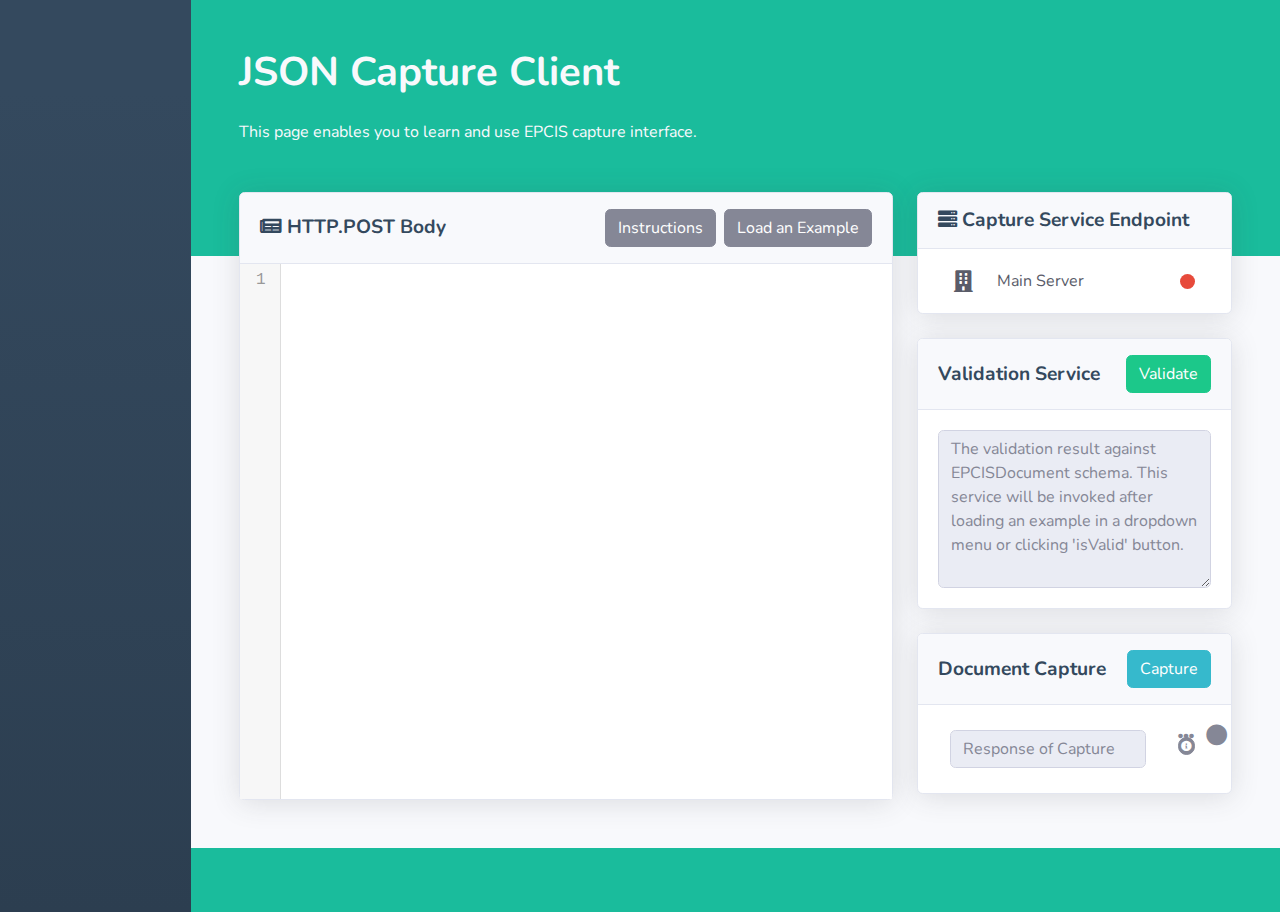
==== commit af046791: "fix: update html docs" ====
--- a/jsonCapture.html
+++ b/jsonCapture.html
@@ -41,6 +41,15 @@
       <div id="content-wrapper" class="d-flex flex-column">
         <!-- Main Content -->
         <div id="content">
+          <!-- Topbar -->
+          <nav class="navbar navbar-expand navbar-light bg-white topbar static-top shadow d-md-none">
+            <!-- Sidebar Toggle (Topbar) -->
+            <button id="sidebarToggleTop" class="btn btn-link rounded-circle mr-3">
+                <i class="fa fa-bars"></i>
+            </button>
+          </nav>
+          <!-- End of Topbar -->
+          
           <div class="bg-header pt-4 pb-10">
             <div class="pt-4 px-5">
               <h1 class="h1 text-gray-100 font-weight-bold mb-4">
@@ -63,7 +72,7 @@
                             <i class="fas fa-newspaper"></i>
                             HTTP.POST Body
                         </h6>
-                        <div class="ml-auto">
+                        <div class="ml-auto d-flex flex-column flex-md-row">
                             <button class="btn btn-secondary" type="button" data-toggle="modal" data-target="#instructionsModal">Instructions</button>
 
                             <div class="modal fade" id="instructionsModal" role="dialog">
@@ -152,7 +161,7 @@
                     <div class="d-flex align-items-center">
                       <i class="fa fa-building fa-lg mr-4"></i>
                       <div class="ms-4">
-                        <div>JSON Capture Server</div>
+                        <div>Main Server</div>
                         <div id="serverEndpoint" class="text-xs text-muted"></div>
                       </div>
                     </div>
@@ -235,36 +244,37 @@
 
     <!-- Load Sidebar & Footer -->
     <script type="text/javascript">
-        $("#sidebar").load("sidebar.html", () => {
-            $("#sidebarToggle").click(function(e) {
-                e.preventDefault();
-                $("body").toggleClass("sidebar-toggled");
-                $(".sidebar").toggleClass("toggled");
-                if ($(".sidebar").hasClass("toggled")) {
-                    $(".sidebar .collapse").collapse("hide");
-                }
-            });
-            $("#jsonCaptureItem").addClass("active");
-        });
-        $("#footer").load("footer.html");
+      $("#sidebar").load("sidebar.html", () => { 
+          $("#sidebarToggle").click(function(e) {
+              e.preventDefault();
+              $("body").toggleClass("sidebar-toggled");
+              $(".sidebar").toggleClass("toggled");
+              if ($(".sidebar").hasClass("toggled")) {
+                  $(".sidebar .collapse").collapse("hide");
+              }
+          });
+          $("#jsonCaptureItem").addClass("active"); 
+      });
+      $("#footer").load("footer.html");
     </script> 
     
-    <script src="js/modules.js"></script>
-    <script defer>
+    <script src="js/epcis-modules.js"></script>
+    <script>
         validationURL = baseURL + "/validation";
         captureURL = baseURL + "/capture";
 
-        // codemirror
+        // Codemirror editors
         let editor;
         let editor_details;
 
         $(document).ready(() => {
+          // Init editors
           editor = initEditor("textArea", 'json');
           editor_details = initEditor("details", 'xml', readonly=true);
 
           // Connection to the server
-          serverConn(baseURL, "/capture");
-          setInterval(serverConn, 2000, baseURL, "/capture");
+          serverConn(baseURL);
+          setInterval(serverConn, 3000, baseURL);
 
           // Retrieve examples
           retrieveExamples(retrieveSubURL = "/jsoncapture/examples", exampleMiddleURL = "/example/capture-json", 'json');
